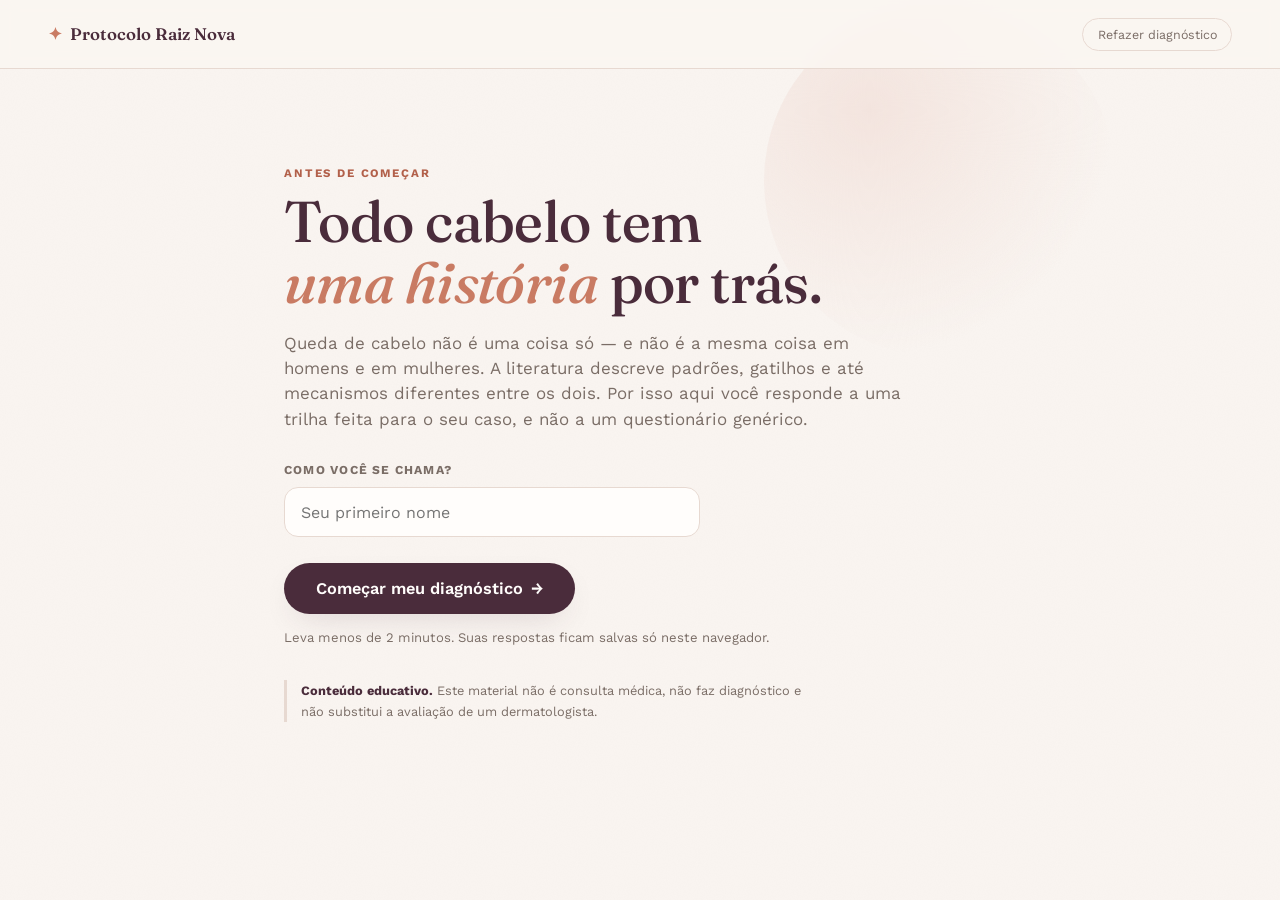
==== index.html @ bcc0b0f2 "Separa o quiz por sexo e estende o protocolo para 90 dias em 3 fases QUIZ POR SEXO A primeira pergun" ====
<!DOCTYPE html>
<html lang="pt-BR">
<head>
<meta charset="UTF-8">
<meta name="viewport" content="width=device-width, initial-scale=1.0">
<title>Protocolo Raiz Nova — Seu plano personalizado</title>
<meta name="description" content="Diagnóstico educativo de queda capilar com trilhas separadas para homens e mulheres: plano de 90 dias, rotina, alimentação personalizada e biblioteca com base científica. Conteúdo educativo — não substitui avaliação médica.">
<meta property="og:type" content="website">
<meta property="og:title" content="Protocolo Raiz Nova — Seu plano personalizado">
<meta property="og:description" content="Responda algumas perguntas e receba um plano de 90 dias com rotina, alimentação e conteúdo educativo sobre a sua queda de cabelo.">
<meta property="og:locale" content="pt_BR">
<meta name="twitter:card" content="summary_large_image">
<link rel="preconnect" href="https://fonts.googleapis.com">
<link rel="preconnect" href="https://fonts.gstatic.com" crossorigin>
<link href="https://fonts.googleapis.com/css2?family=Fraunces:ital,opsz,wght@0,9..144,400;0,9..144,500;0,9..144,600;1,9..144,500&family=Work+Sans:wght@400;500;600;700&display=swap" rel="stylesheet">
<link rel="stylesheet" href="styles.css">
</head>
<body>

<div class="grain"></div>

<!-- ============ HEADER ============ -->
<header class="topbar">
  <div class="topbar__brand">
    <span class="topbar__mark">✦</span>
    <span>Protocolo Raiz Nova</span>
  </div>
  <button class="topbar__reset" id="btnReset" title="Refazer diagnóstico">Refazer diagnóstico</button>
</header>

<main id="app"></main>

<!-- ============ TEMPLATES ============ -->

<template id="tpl-welcome">
  <section class="screen screen--welcome">
    <div class="welcome__blob"></div>
    <p class="kicker">antes de começar</p>
    <h1 class="display display--xl">Todo cabelo tem<br><em>uma história</em> por trás.</h1>
    <p class="lede">
      Queda de cabelo não é uma coisa só — e não é a mesma coisa em homens e em
      mulheres. A literatura descreve padrões, gatilhos e até mecanismos diferentes
      entre os dois. Por isso aqui você responde a uma trilha feita para o seu caso,
      e não a um questionário genérico.
    </p>

    <div class="name-field">
      <label for="nameInput">Como você se chama?</label>
      <input id="nameInput" type="text" autocomplete="given-name" maxlength="40"
        placeholder="Seu primeiro nome" enterkeyhint="go">
    </div>

    <button class="btn btn--primary btn--lg" data-action="start-quiz">
      Começar meu diagnóstico <span class="btn__arrow">→</span>
    </button>
    <p class="fineprint">Leva menos de 2 minutos. Suas respostas ficam salvas só neste navegador.</p>
    <p class="disclaimer disclaimer--welcome">
      <strong>Conteúdo educativo.</strong> Este material não é consulta médica, não faz
      diagnóstico e não substitui a avaliação de um dermatologista.
    </p>
  </section>
</template>

<template id="tpl-quiz">
  <section class="screen screen--quiz">
    <div class="quiz__progress">
      <div class="quiz__progress-bar"><div class="quiz__progress-fill" id="progressFill"></div></div>
      <span class="quiz__progress-label" id="progressLabel"></span>
    </div>
    <div id="quizQuestion" class="quiz__question"></div>
    <div id="quizInsight"></div>
    <div class="quiz__nav">
      <button class="btn btn--ghost" id="btnBack" data-action="quiz-back">← Voltar</button>
      <button class="btn btn--primary" id="btnNext" data-action="quiz-next">Continuar →</button>
    </div>
  </section>
</template>

<template id="tpl-analise">
  <section class="screen screen--analise">
    <p class="kicker">montando seu plano</p>
    <h1 class="display display--lg" id="analiseTitle">Cruzando as suas respostas…</h1>
    <ul class="analise-steps" id="analiseSteps"></ul>
  </section>
</template>

<template id="tpl-captura">
  <section class="screen screen--captura">
    <p class="kicker">seu resultado está pronto</p>
    <h1 class="display display--lg" id="capturaTitle"></h1>
    <p class="lede" id="capturaLede"></p>

    <div class="capture-card">
      <label for="emailInput">Para onde enviamos a sua cópia?</label>
      <input id="emailInput" type="email" autocomplete="email" inputmode="email"
        placeholder="seu@email.com" enterkeyhint="go">
      <p class="capture-card__err" id="emailErr" hidden>Digite um e-mail válido para continuar.</p>
      <button class="btn btn--primary btn--lg" data-action="submit-email">
        Ver meu resultado <span class="btn__arrow">→</span>
      </button>
      <p class="capture-card__fine">
        Enviamos o seu plano e o acompanhamento dos 90 dias. Nada de spam, e você
        pode sair quando quiser.
      </p>
    </div>

    <button class="link-skip" data-action="skip-email">Prefiro ver sem enviar</button>
  </section>
</template>

<template id="tpl-result">
  <section class="screen screen--result">
    <p class="kicker" id="resultFlagKicker">seu diagnóstico</p>
    <h1 class="display display--lg" id="resultTitle"></h1>
    <p class="lede" id="resultDesc"></p>

    <div class="alert alert--warn" id="redFlagBox" hidden>
      <strong>Vale uma atenção a mais:</strong>
      <span id="redFlagText"></span>
    </div>

    <div class="focus-grid" id="focusGrid"></div>

    <div id="resultUpsell"></div>

    <button class="btn btn--primary btn--lg" data-action="go-dashboard">
      Ver meu plano de 90 dias <span class="btn__arrow">→</span>
    </button>

    <p class="disclaimer">
      <strong>Isto é uma orientação educativa, não um diagnóstico.</strong>
      O nome do perfil acima descreve o padrão mais provável a partir das suas respostas —
      só um dermatologista, com exame do couro cabeludo e exames de sangue, pode confirmar
      a causa da sua queda.
    </p>
  </section>
</template>

<!-- ============ APP (abas) ============ -->

<template id="tpl-app">
  <section class="screen screen--app">

    <div class="app__head">
      <div>
        <p class="kicker" id="dashKicker"></p>
        <h1 class="display display--md" id="dashProfileName"></h1>
      </div>
      <div class="dash__streak">
        <span class="dash__streak-num" id="streakNum">0</span>
        <span class="dash__streak-label">dias concluídos</span>
      </div>
    </div>

    <div class="progress-track">
      <div class="progress-track__fill" id="dashProgressFill"></div>
    </div>

    <nav class="tabs" id="tabNav" role="tablist" aria-label="Seções do plano"></nav>

    <div id="tabPanel" class="tab-panel" role="tabpanel"></div>

    <p class="disclaimer">
      <strong>Conteúdo educativo — não é consulta médica.</strong>
      Nada aqui substitui avaliação, diagnóstico ou tratamento de um profissional de saúde.
      Se a queda for intensa, em placas, com coceira/descamação, ou não melhorar,
      procure um dermatologista.
    </p>

  </section>
</template>

<!-- ---- painéis de aba ---- -->

<template id="tpl-tab-hoje">
  <div class="tab-content">
    <div id="finalBanner"></div>

    <article class="card card--phase" id="phaseCard"></article>

    <article class="card card--routine">
      <div class="card__title-row">
        <h2 class="card__title">Rotina de hoje</h2>
        <span class="card__hint" id="routineHint"></span>
      </div>
      <ul class="checklist" id="todayChecklist"></ul>
      <p class="card__foot" id="todayFoot"></p>
    </article>

    <article class="card card--photos">
      <div class="card__title-row">
        <h2 class="card__title">Registro fotográfico</h2>
        <span class="card__hint">a única prova confiável</span>
      </div>
      <p class="card__text card__text--muted">
        Queda se avalia por comparação, não por memória. Mesma luz, mesmo ângulo,
        cabelo seco e na mesma posição — quatro fotos ao longo dos 90 dias.
      </p>
      <div class="photo-row" id="photoRow"></div>
    </article>

    <article class="card card--tracker">
      <div class="card__title-row">
        <h2 class="card__title">Seus 90 dias</h2>
        <span class="card__hint">toque para marcar</span>
      </div>
      <div id="phaseTracker"></div>
    </article>

    <article class="card card--note">
      <h2 class="card__title">Como você se sentiu hoje?</h2>
      <p class="card__text card__text--muted">
        Registrar o dia ajuda a enxergar padrão — queda costuma acompanhar fases,
        não dias isolados.
      </p>
      <div class="mood-row" id="moodRow"></div>
      <textarea id="dayNote" class="note-field" rows="3"
        placeholder="Ex.: dormi mal, notei menos fio no ralo, usei chapinha…"></textarea>
      <p class="card__foot" id="noteStatus"></p>
    </article>

    <article class="card card--locked" id="bonus4Card"></article>
  </div>
</template>

<template id="tpl-tab-comida">
  <div class="tab-content">
    <header class="tab-intro">
      <p class="kicker" id="foodKicker">alimentação</p>
      <h2 class="display display--sm" id="foodHeadline"></h2>
      <p class="lede lede--tight" id="foodLede"></p>
    </header>

    <article class="card card--plate">
      <h3 class="card__title">O prato de referência</h3>
      <div class="plate-wrap">
        <div class="plate" id="plateViz" aria-hidden="true"></div>
        <ul class="plate-legend" id="plateLegend"></ul>
      </div>
      <p class="card__foot" id="plateFoot"></p>
    </article>

    <div class="food-cols">
      <article class="card card--eat">
        <h3 class="card__title"><span class="pill pill--yes">Coma mais</span></h3>
        <div id="foodYes" class="food-list"></div>
      </article>

      <article class="card card--avoid">
        <h3 class="card__title"><span class="pill pill--no">Modere ou evite</span></h3>
        <div id="foodNo" class="food-list"></div>
      </article>
    </div>

    <article class="card card--combo">
      <h3 class="card__title">Combinações que mudam o resultado</h3>
      <p class="card__text card__text--muted">
        Não é só o que você come — é com o que você come. Estas duplas alteram o quanto
        o seu corpo realmente aproveita.
      </p>
      <div id="foodCombos" class="combo-list"></div>
    </article>

    <article class="card card--nutrients">
      <div class="card__title-row">
        <h3 class="card__title">Os nutrientes que aparecem na literatura</h3>
        <span class="card__hint">toque para abrir</span>
      </div>
      <div id="nutrientList" class="nutrient-list"></div>
    </article>

    <article class="card card--myths">
      <h3 class="card__title">O que a ciência <em>não</em> confirma</h3>
      <p class="card__text card__text--muted">
        Suplemento não é inofensivo por ser vendido sem receita. Estes são os pontos
        em que a literatura contraria o senso comum.
      </p>
      <div id="mythList" class="myth-list"></div>
    </article>

    <p class="source-note">
      Base: revisão sobre nutrição e queda capilar (J Prev Med Hyg, 2022) e capítulos
      brasileiros sobre classificação e manejo da queda capilar. Quantidades e reposição
      de qualquer nutriente devem ser definidas por médico ou nutricionista, a partir de exames.
    </p>
  </div>
</template>

<template id="tpl-tab-receitas">
  <div class="tab-content">
    <header class="tab-intro">
      <p class="kicker">receitas caseiras</p>
      <h2 class="display display--sm">Feitas na sua cozinha, usadas no seu banheiro</h2>
      <p class="lede lede--tight">
        As duas primeiras são as do seu perfil — comece por elas. As outras ficam
        disponíveis para quando a rotina já estiver de pé.
      </p>
    </header>
    <div id="recipeFull" class="recipe-full"></div>
    <p class="source-note">
      Receitas caseiras são cuidado cosmético e conforto de rotina — não são tratamento
      médico. Faça sempre um teste em uma pequena área do antebraço antes da primeira
      aplicação e suspenda se houver ardência, vermelhidão ou coceira.
    </p>
  </div>
</template>

<template id="tpl-tab-entender">
  <div class="tab-content">
    <header class="tab-intro">
      <p class="kicker">entender</p>
      <h2 class="display display--sm">Antes de tratar, entender</h2>
      <p class="lede lede--tight">
        Leituras curtas. Elas explicam por que o seu cabelo está caindo, por que
        a melhora demora, e em que ponto o cuidado em casa deixa de ser suficiente.
      </p>
    </header>
    <div id="libraryList" class="library-list"></div>
  </div>
</template>

<script src="app.js"></script>
</body>
</html>
---- styles.css ----
/* ==========================================================================
   Protocolo Raiz Nova — sistema visual
   Tom: editorial, quente, "self-care com prova" — nada de clínico/genérico.
   ========================================================================== */

:root{
  --plum: #4A2C3B;
  --plum-ink: #35202B;
  --terracota: #C97B63;
  --terracota-deep: #B2604A;
  --sage: #7C8B6F;
  --sage-deep: #62704F;
  --blush: #F3E4DE;
  --cream: #FBF6F2;
  --paper: #FFFDFB;
  --ink: #2B2320;
  --muted: #7A6D66;
  --line: #E7D9D1;
  --warn-bg: #FBEFE3;
  --warn-line: #E3B98A;

  --font-display: "Fraunces", "Georgia", serif;
  --font-body: "Work Sans", -apple-system, sans-serif;

  --shadow-soft: 0 12px 32px -12px rgba(74,44,59,0.18);
  --shadow-lift: 0 20px 48px -16px rgba(74,44,59,0.28);
  --radius: 20px;
}

*{ box-sizing:border-box; }
/* display:flex nos painéis colapsáveis sobrescreveria o atributo hidden */
[hidden]{ display:none !important; }
html,body{ margin:0; padding:0; }

body{
  background: var(--cream);
  color: var(--ink);
  font-family: var(--font-body);
  font-size: 16px;
  line-height: 1.5;
  min-height: 100vh;
  position: relative;
  overflow-x: hidden;
}

/* subtle grain overlay for texture, not flatness */
.grain{
  position: fixed; inset: 0; pointer-events:none; z-index: 0; opacity: .35; mix-blend-mode: multiply;
  background-image: url("data:image/svg+xml;utf8,<svg xmlns='http://www.w3.org/2000/svg' width='120' height='120'><filter id='n'><feTurbulence type='fractalNoise' baseFrequency='0.9' numOctaves='2' stitchTiles='stitch'/><feColorMatrix type='matrix' values='0 0 0 0 0  0 0 0 0 0  0 0 0 0 0  0 0 0 0.04 0'/></filter><rect width='100%25' height='100%25' filter='url(%23n)'/></svg>");
}

h1,h2,h3{ font-family: var(--font-display); margin:0; color: var(--plum); }

.display{ font-weight: 500; letter-spacing: -0.01em; }
.display--xl{ font-size: clamp(2.4rem, 6vw, 3.6rem); line-height: 1.05; }
.display--lg{ font-size: clamp(2rem, 4.6vw, 2.8rem); line-height: 1.1; }
.display--md{ font-size: clamp(1.5rem, 3vw, 2rem); line-height: 1.15; }
.display em{ font-style: italic; color: var(--terracota); }

.kicker{
  font-family: var(--font-body); font-weight: 700; font-size: .72rem;
  letter-spacing: .16em; text-transform: uppercase; color: var(--terracota-deep);
  margin: 0 0 .6rem;
}

.lede{ color: var(--muted); font-size: 1.06rem; max-width: 620px; margin: 1.1rem 0 1.8rem; }

.fineprint{ color: var(--muted); font-size: .82rem; margin-top: .9rem; }

/* ---------------------------------- topbar --------------------------- */
.topbar{
  position: sticky; top:0; z-index: 20;
  display:flex; align-items:center; justify-content:space-between;
  padding: 1.1rem clamp(1.2rem, 5vw, 3rem);
  background: rgba(251,246,242,0.86);
  backdrop-filter: blur(8px);
  border-bottom: 1px solid var(--line);
}
.topbar__brand{
  font-family: var(--font-display); font-weight: 600; color: var(--plum);
  display:flex; align-items:center; gap:.5rem; font-size: 1.05rem;
}
.topbar__mark{ color: var(--terracota); }
.topbar__reset{
  background:none; border: 1px solid var(--line); color: var(--muted);
  font-family: var(--font-body); font-size: .78rem; padding: .5rem .9rem;
  border-radius: 999px; cursor:pointer; transition: all .2s ease;
}
.topbar__reset:hover{ border-color: var(--terracota); color: var(--terracota-deep); }

/* ---------------------------------- layout ---------------------------- */
main{ position: relative; z-index: 1; }
.screen{
  max-width: 760px; margin: 0 auto;
  padding: clamp(2.4rem, 8vw, 5rem) clamp(1.2rem, 5vw, 1.5rem) 5rem;
  animation: rise .5s cubic-bezier(.2,.7,.3,1);
}
@keyframes rise{ from{ opacity:0; transform: translateY(14px);} to{opacity:1; transform:none;} }

/* ---------------------------------- buttons ---------------------------- */
.btn{
  font-family: var(--font-body); font-weight: 600; font-size: .95rem;
  border: none; cursor: pointer; border-radius: 999px;
  padding: .85rem 1.6rem; display:inline-flex; align-items:center; gap:.5rem;
  transition: transform .18s ease, box-shadow .18s ease, background .18s ease;
}
.btn--primary{ background: var(--plum); color: var(--paper); box-shadow: var(--shadow-soft); }
.btn--primary:hover{ background: var(--plum-ink); transform: translateY(-2px); box-shadow: var(--shadow-lift); }
.btn--lg{ font-size: 1.02rem; padding: 1rem 2rem; }
.btn__arrow{ transition: transform .18s ease; }
.btn--primary:hover .btn__arrow{ transform: translateX(3px); }
.btn--ghost{ background: transparent; color: var(--muted); padding: .85rem 1rem; }
.btn--ghost:hover{ color: var(--plum); }
.btn:disabled{ opacity:.4; cursor:not-allowed; transform:none !important; box-shadow:none !important; }

/* ---------------------------------- welcome ---------------------------- */
.screen--welcome{ position: relative; padding-top: clamp(3rem, 12vw, 6rem); }
.welcome__blob{
  position:absolute; top:-4rem; right:-6rem; width: 22rem; height:22rem; z-index:-1;
  background: radial-gradient(circle at 30% 30%, var(--blush), transparent 70%);
  border-radius: 50%;
}

/* ---------------------------------- quiz ---------------------------- */
.quiz__progress{ margin-bottom: 2.4rem; }
.quiz__progress-bar{ height: 6px; background: var(--blush); border-radius: 999px; overflow:hidden; }
.quiz__progress-fill{ height:100%; background: linear-gradient(90deg, var(--terracota), var(--plum)); border-radius:999px; transition: width .4s ease; }
.quiz__progress-label{ display:block; margin-top:.6rem; font-size:.78rem; color: var(--muted); letter-spacing:.04em; text-transform:uppercase; }

.quiz__question h2{ font-size: clamp(1.4rem, 3.4vw, 1.9rem); margin-bottom: .4rem; }
.quiz__question .q-hint{ color: var(--muted); margin-bottom: 1.6rem; }

.option-list{ display:flex; flex-direction:column; gap: .7rem; margin-top: 1.4rem; }
.option{
  display:flex; align-items:center; gap: .9rem;
  background: var(--paper); border: 1.5px solid var(--line); border-radius: 14px;
  padding: 1rem 1.1rem; cursor:pointer; transition: all .15s ease; text-align:left;
}
.option:hover{ border-color: var(--terracota); transform: translateX(2px); }
.option.is-selected{ border-color: var(--plum); background: var(--blush); box-shadow: var(--shadow-soft); }
.option__mark{
  width: 22px; height: 22px; border-radius: 6px; border: 1.5px solid var(--line);
  flex: none; display:flex; align-items:center; justify-content:center; font-size:.8rem; color:transparent;
  background: var(--paper);
}
.option.is-selected .option__mark{ background: var(--plum); border-color: var(--plum); color: var(--paper); }
.option--radio .option__mark{ border-radius: 50%; }
.option__text{ font-size: .98rem; }

.quiz__nav{ display:flex; justify-content:space-between; align-items:center; margin-top: 2.2rem; }

/* ---------------------------------- result ---------------------------- */
.alert{ border-radius: 14px; padding: 1rem 1.2rem; font-size: .92rem; margin: 1.2rem 0 1.8rem; }
.alert--warn{ background: var(--warn-bg); border: 1px solid var(--warn-line); color: #7A4A1F; }

.focus-grid{ display:grid; grid-template-columns: repeat(auto-fit,minmax(220px,1fr)); gap: .9rem; margin: 1.6rem 0 2.4rem; }
.focus-card{
  background: var(--paper); border: 1px solid var(--line); border-radius: 16px; padding: 1.2rem;
}
.focus-card__icon{ font-size: 1.3rem; }
.focus-card h3{ font-size: 1rem; margin: .5rem 0 .3rem; color: var(--plum); font-family: var(--font-body); font-weight:700; }
.focus-card p{ font-size: .88rem; color: var(--muted); margin:0; }

/* ---------------------------------------------------------------------- */
/* upsell — tela de resultado (oferta A)                                   */
/* ---------------------------------------------------------------------- */
.upsell-card{
  position: relative;
  background: linear-gradient(155deg, var(--plum) 0%, var(--plum-ink) 100%);
  color: var(--cream);
  border-radius: 20px;
  padding: 1.7rem 1.8rem;
  margin: .4rem 0 1.8rem;
  overflow: hidden;
  box-shadow: var(--shadow-lift);
}
.upsell-card::after{
  content:""; position:absolute; top:-3rem; right:-3rem; width:10rem; height:10rem;
  background: radial-gradient(circle, rgba(201,123,99,.35), transparent 70%);
  border-radius:50%;
}
.upsell-card__badge{
  display:inline-block; background: var(--terracota); color: var(--plum-ink);
  font-size: .68rem; font-weight:700; letter-spacing:.08em; text-transform:uppercase;
  padding: .3rem .7rem; border-radius: 999px; margin-bottom: .8rem;
}
.upsell-card__title{
  font-family: var(--font-display); font-size: 1.3rem; color: var(--cream);
  margin: 0 0 .5rem; line-height:1.2; max-width: 34rem;
}
.upsell-card__text{ color: rgba(251,246,242,.82); font-size: .93rem; line-height:1.55; max-width: 34rem; margin:0; }
.upsell-card__foot{
  display:flex; align-items:center; justify-content:space-between; flex-wrap:wrap; gap:1rem;
  margin-top: 1.3rem; position:relative; z-index:1;
}
.upsell-card__price{ font-family: var(--font-display); font-size: 1.3rem; color: var(--cream); }
.upsell-card__price s{ color: rgba(251,246,242,.55); font-size: .95rem; margin-right:.3rem; }

.btn--upsell{
  background: var(--terracota); color: var(--plum-ink); font-weight:700;
}
.btn--upsell:hover{ background: #d98a71; transform: translateY(-2px); }
.btn--sm{ padding: .6rem 1.1rem; font-size: .84rem; }

/* ---------------------------------------------------------------------- */
/* bônus 4 travado — dashboard                                             */
/* ---------------------------------------------------------------------- */
.card--locked{
  background: repeating-linear-gradient(135deg, var(--blush), var(--blush) 10px, #efdcd3 10px, #efdcd3 20px);
  border: 1.5px dashed var(--terracota);
  display:flex; flex-direction:column; justify-content:space-between;
}
.card--locked .card__title{ color: var(--plum-ink); }
.lock-icon{ font-size: 1.1rem; }
.card__text--muted{ color: var(--plum-ink); opacity:.75; }

/* ---------------------------------------------------------------------- */
/* banner de clube — dia 21                                                */
/* ---------------------------------------------------------------------- */
.club-banner{
  background: linear-gradient(135deg, var(--sage), var(--sage-deep));
  color: var(--paper);
  border-radius: 18px;
  padding: 1.3rem 1.6rem;
  display:flex; align-items:center; justify-content:space-between; gap:1.2rem; flex-wrap:wrap;
  margin: 0 0 1.2rem;
  animation: rise .5s cubic-bezier(.2,.7,.3,1);
}
.club-banner__title{ font-family: var(--font-display); font-size: 1.2rem; margin:0 0 .3rem; color:var(--paper); }
.club-banner__text{ margin:0; font-size: .88rem; color: rgba(255,253,251,.9); max-width: 30rem; }
.btn--club{ background: var(--paper); color: var(--sage-deep); font-weight:700; white-space:nowrap; }
.btn--club:hover{ background: var(--cream); transform: translateY(-2px); }

/* ---------------------------------- app (abas) ---------------------------- */
.screen--app{ max-width: 920px; }
.app__head{ display:flex; justify-content:space-between; align-items:flex-end; gap:1rem; flex-wrap:wrap; }
.dash__streak{ text-align:right; }
.dash__streak-num{ display:block; font-family: var(--font-display); font-size: 2.4rem; color: var(--terracota-deep); line-height:1; }
.dash__streak-label{ font-size: .74rem; color: var(--muted); text-transform:uppercase; letter-spacing:.06em; }

.progress-track{ height: 8px; background: var(--blush); border-radius: 999px; margin: 1.4rem 0 2.2rem; overflow:hidden; }
.progress-track__fill{ height:100%; background: linear-gradient(90deg, var(--sage), var(--plum)); transition: width .4s ease; }

.card{
  background: var(--paper); border: 1px solid var(--line); border-radius: var(--radius);
  padding: 1.5rem 1.6rem; box-shadow: var(--shadow-soft);
}
.card--tracker{ margin-top: 1.2rem; }
.card__title{ font-size: 1.1rem; margin-bottom: 1rem; }
.card__title-row{ display:flex; justify-content:space-between; align-items:baseline; margin-bottom: 1rem; }
.card__hint{ font-size: .76rem; color: var(--muted); }
.card__text{ color: var(--ink); font-size: .93rem; line-height:1.55; }

.checklist{ list-style:none; margin:0; padding:0; display:flex; flex-direction:column; gap:.6rem; }
.checklist li{
  display:flex; align-items:flex-start; gap:.7rem; padding: .7rem .8rem; border-radius: 12px;
  cursor:pointer; transition: background .15s ease; border: 1px solid transparent;
}
.checklist li:hover{ background: var(--blush); }
.checklist li.done{ opacity:.55; }
.checklist li.done .step-text{ text-decoration: line-through; }
.checklist .step-mark{
  width:20px;height:20px;border-radius:6px;border:1.5px solid var(--line);flex:none;margin-top:1px;
  display:flex;align-items:center;justify-content:center;font-size:.72rem;color:transparent; background:var(--cream);
}
.checklist li.done .step-mark{ background: var(--sage); border-color: var(--sage); color: var(--paper); }
.step-text{ font-size: .92rem; }

.tracker-grid{ display:grid; grid-template-columns: repeat(7, 1fr); gap: .5rem; }
@media (max-width: 520px){ .tracker-grid{ grid-template-columns: repeat(7, 1fr); gap:.35rem;} }
.day-cell{
  aspect-ratio: 1; border-radius: 10px; border: 1.5px solid var(--line); background: var(--cream);
  display:flex; align-items:center; justify-content:center; font-size: .8rem; font-weight:600; color: var(--muted);
  cursor:pointer; transition: all .15s ease; position:relative;
}
.day-cell:hover{ border-color: var(--terracota); }
.day-cell.done{ background: var(--sage); border-color: var(--sage); color: var(--paper); }
.day-cell.today{ box-shadow: 0 0 0 2px var(--terracota); }

/* ======================================================================== */
/* ABAS                                                                      */
/* ======================================================================== */
.tabs{
  display:flex; gap:.3rem; margin: 0 0 1.6rem;
  border-bottom: 1px solid var(--line);
  overflow-x: auto; scrollbar-width: none;
}
.tabs::-webkit-scrollbar{ display:none; }
.tab{
  font-family: var(--font-body); font-size: .92rem; font-weight: 600;
  background: none; border: none; cursor: pointer; white-space: nowrap;
  color: var(--muted); padding: .8rem 1.1rem;
  border-bottom: 2px solid transparent; margin-bottom: -1px;
  transition: color .18s ease, border-color .18s ease;
}
.tab:hover{ color: var(--plum); }
.tab.is-active{ color: var(--plum); border-bottom-color: var(--terracota); }

.tab-content{ display:flex; flex-direction:column; gap: 1.2rem; animation: rise .4s cubic-bezier(.2,.7,.3,1); }
.tab-intro{ margin-bottom: .2rem; }
.display--sm{ font-size: clamp(1.3rem, 2.8vw, 1.75rem); line-height: 1.2; }
.lede--tight{ margin: .7rem 0 0; font-size: 1rem; max-width: 66ch; }

/* ---------------------------- registro do dia ---------------------------- */
.card__foot{ margin: 1rem 0 0; font-size: .8rem; color: var(--muted); line-height:1.5; }
.mood-row{ display:flex; gap:.5rem; margin:.9rem 0; flex-wrap:wrap; }
.mood{
  font-size: 1.3rem; line-height:1; background: var(--cream); cursor:pointer;
  border: 1.5px solid var(--line); border-radius: 12px; padding: .5rem .6rem;
  transition: all .15s ease; filter: grayscale(1); opacity:.6;
}
.mood:hover{ border-color: var(--terracota); filter:none; opacity:1; }
.mood.is-active{ border-color: var(--plum); background: var(--blush); filter:none; opacity:1; }
.note-field{
  width:100%; font-family: var(--font-body); font-size: .92rem; color: var(--ink);
  background: var(--cream); border: 1.5px solid var(--line); border-radius: 12px;
  padding: .8rem .9rem; resize: vertical; line-height:1.5;
}
.note-field:focus{ outline:none; border-color: var(--terracota); }

/* ======================================================================== */
/* ALIMENTAÇÃO                                                               */
/* ======================================================================== */
.plate-wrap{ display:flex; align-items:center; gap: 1.8rem; flex-wrap:wrap; }
.plate{
  width: 168px; height: 168px; border-radius: 50%; flex: none;
  box-shadow: var(--shadow-soft), inset 0 0 0 10px var(--paper);
  position: relative;
}
.plate::after{
  content:""; position:absolute; inset: 30%; border-radius:50%;
  background: var(--paper); box-shadow: inset 0 1px 6px rgba(74,44,59,.10);
}
.plate-legend{ list-style:none; margin:0; padding:0; display:flex; flex-direction:column; gap:.55rem; flex:1; min-width: 200px; }
.plate-legend li{ display:flex; align-items:center; gap:.55rem; font-size:.9rem; color: var(--ink); }
.plate-legend strong{ color: var(--plum); font-variant-numeric: tabular-nums; }
.dot{ width:12px; height:12px; border-radius:4px; flex:none; }

.food-cols{ display:grid; grid-template-columns: 1fr 1fr; gap: 1.2rem; }
@media (max-width: 720px){ .food-cols{ grid-template-columns: 1fr; } }

.pill{
  display:inline-block; font-family: var(--font-body); font-size: .7rem; font-weight:700;
  letter-spacing:.08em; text-transform:uppercase; padding: .32rem .7rem; border-radius:999px;
}
.pill--yes{ background: var(--sage); color: var(--paper); }
.pill--no{ background: var(--warn-line); color: #5C3410; }
.pill--mine{ background: var(--terracota); color: var(--plum-ink); margin-bottom:.5rem; }

.food-list{ display:flex; flex-direction:column; gap: 1rem; }
.food-item{ border-left: 3px solid var(--line); padding-left: .9rem; }
.food-item--yes{ border-left-color: var(--sage); }
.food-item--no{ border-left-color: var(--warn-line); }
.food-item h4{
  margin:0; font-family: var(--font-body); font-size: .95rem; font-weight:700; color: var(--plum-ink);
}
.food-item__how{
  display:block; font-size: .76rem; color: var(--terracota-deep); font-weight:600;
  letter-spacing:.03em; margin: .15rem 0 .35rem;
}
.food-item p{ margin:0; font-size: .87rem; color: var(--muted); line-height:1.55; }

.combo-list{ display:flex; flex-direction:column; gap: 1rem; margin-top: 1rem; }
.combo{ background: var(--cream); border-radius: 14px; padding: 1rem 1.1rem; }
.combo__pair{ display:flex; align-items:center; gap:.6rem; flex-wrap:wrap; margin-bottom:.4rem; }
.combo__a, .combo__b{
  background: var(--paper); border:1px solid var(--line); border-radius: 999px;
  padding:.35rem .8rem; font-size:.84rem; font-weight:600; color: var(--plum);
}
.combo__plus{ color: var(--terracota); font-weight:700; }
.combo p{ margin:0; font-size:.87rem; color: var(--muted); line-height:1.55; }

.nutrient-list{ display:flex; flex-direction:column; }
.nutrient{ border-top: 1px solid var(--line); }
.nutrient:first-child{ border-top:none; }
.nutrient__head{
  width:100%; display:flex; align-items:center; gap:.8rem; text-align:left;
  background:none; border:none; cursor:pointer; padding: .95rem 0;
  font-family: var(--font-body);
}
.nutrient__name{ font-weight:700; color: var(--plum); font-size:.95rem; flex:1; }
.nutrient__chev{ color: var(--terracota); font-size:1.1rem; width:1rem; text-align:center; }
.nutrient__body{ padding: 0 0 1.1rem; display:flex; flex-direction:column; gap:.5rem; }
.nutrient__body p{ margin:0; font-size:.88rem; color: var(--muted); line-height:1.6; }
.nutrient__body strong{ color: var(--plum-ink); }
.nutrient__ev{ background: var(--cream); border-radius: 10px; padding:.7rem .85rem; }

.lvl{
  font-size:.66rem; font-weight:700; letter-spacing:.06em; text-transform:uppercase;
  padding:.28rem .6rem; border-radius:999px; white-space:nowrap;
}
.lvl--forte{ background: var(--sage); color: var(--paper); }
.lvl--moderada{ background: #DCE3D6; color: var(--sage-deep); }
.lvl--apoio{ background: var(--blush); color: var(--plum); }
.lvl--fraca{ background: var(--warn-bg); color: #8A5520; border:1px solid var(--warn-line); }

.myth-list{ display:flex; flex-direction:column; gap: 1.1rem; margin-top: 1rem; }
.myth{ border-left: 3px solid var(--terracota); padding-left: .9rem; }
.myth__claim{ margin:0 0 .35rem; font-family: var(--font-display); font-size:1rem; color: var(--plum); font-style: italic; }
.myth__truth{ margin:0; font-size:.87rem; color: var(--muted); line-height:1.6; }

/* ======================================================================== */
/* RECEITAS                                                                  */
/* ======================================================================== */
.recipe-full{ display:flex; flex-direction:column; gap: 1.2rem; }
.recipe-card{
  background: var(--paper); border:1px solid var(--line); border-radius: var(--radius);
  padding: 1.5rem 1.6rem; box-shadow: var(--shadow-soft);
}
.recipe-card--mine{ border-color: var(--terracota); }
.recipe-card__head{ display:flex; justify-content:space-between; gap:1rem; flex-wrap:wrap; align-items:flex-start; }
.recipe-card__head h3{ font-size:1.15rem; margin:0; }
.recipe-card__sub{ margin:.3rem 0 0; font-size:.88rem; color: var(--muted); max-width: 44ch; }
.recipe-card__meta{ display:flex; flex-direction:column; gap:.2rem; text-align:right; }
.recipe-card__meta span{ font-size:.76rem; color: var(--terracota-deep); font-weight:600; }
.recipe-card__cols{ display:grid; grid-template-columns: .8fr 1.2fr; gap:1.4rem; margin-top:1.3rem; }
@media (max-width: 640px){ .recipe-card__cols{ grid-template-columns:1fr; gap:1rem; } .recipe-card__meta{ text-align:left; } }
.recipe-card__cols h4{
  font-family: var(--font-body); font-size:.74rem; letter-spacing:.12em; text-transform:uppercase;
  color: var(--muted); margin:0 0 .6rem; font-weight:700;
}
.ingredients{ list-style:none; margin:0; padding:0; display:flex; flex-direction:column; gap:.4rem; }
.ingredients li{ font-size:.88rem; color: var(--ink); padding-left:.9rem; position:relative; }
.ingredients li::before{ content:"·"; position:absolute; left:0; color: var(--terracota); font-weight:700; }
.steps{ margin:0; padding-left:1.1rem; display:flex; flex-direction:column; gap:.45rem; }
.steps li{ font-size:.88rem; color: var(--ink); line-height:1.5; }
.recipe-card__why{ margin-top:1.3rem; background: var(--cream); border-radius:14px; padding:1rem 1.1rem; }
.recipe-card__why h4{
  font-family: var(--font-body); font-size:.74rem; letter-spacing:.12em; text-transform:uppercase;
  color: var(--muted); margin:0 0 .5rem; font-weight:700;
}
.recipe-card__why p{ margin:0; font-size:.88rem; color: var(--ink); line-height:1.6; }
.recipe-card__caution{ margin:.9rem 0 0; font-size:.8rem; color: #8A5520; }

/* ======================================================================== */
/* ENTENDER (biblioteca)                                                     */
/* ======================================================================== */
.library-list{ display:flex; flex-direction:column; gap:.9rem; }
.article{
  background: var(--paper); border:1px solid var(--line); border-radius: 18px;
  box-shadow: var(--shadow-soft); overflow:hidden;
}
.article--profile{ background: var(--blush); border-color: var(--terracota); }
.article__head{
  width:100%; display:flex; justify-content:space-between; align-items:flex-start; gap:1rem;
  background:none; border:none; cursor:pointer; text-align:left;
  padding: 1.3rem 1.5rem; font-family: var(--font-body);
}
.article__head--static{ cursor:default; }
.article__kicker{
  display:block; font-size:.68rem; font-weight:700; letter-spacing:.14em;
  text-transform:uppercase; color: var(--terracota-deep); margin-bottom:.4rem;
}
.article__head h3{ font-size:1.1rem; margin:0; line-height:1.25; max-width: 42ch; }
.article__read{ font-size:.76rem; color: var(--muted); white-space:nowrap; padding-top:.9rem; }
.article__body{ padding: 0 1.5rem 1.4rem; }
.article__body p{ margin: 0 0 .9rem; font-size:.93rem; color: var(--ink); line-height:1.72; max-width: 68ch; }
.article__body p:last-child{ margin-bottom:0; }
.article.is-open .article__head h3{ color: var(--plum-ink); }

.sources{ background: var(--cream); border-radius: 16px; padding: 1.3rem 1.5rem; margin-top:.4rem; }
.sources h4{
  font-family: var(--font-body); font-size:.74rem; letter-spacing:.12em; text-transform:uppercase;
  color: var(--muted); margin:0 0 .8rem; font-weight:700;
}
.sources ul{ margin:0 0 .9rem; padding-left:1.1rem; display:flex; flex-direction:column; gap:.45rem; }
.sources li{ font-size:.8rem; color: var(--muted); line-height:1.5; }
.sources p{ margin:0; font-size:.8rem; color: var(--muted); line-height:1.6; }

.source-note{
  font-size:.78rem; color: var(--muted); line-height:1.6; margin: .2rem 0 0;
  border-top: 1px solid var(--line); padding-top: 1rem;
}

/* ======================================================================== */
/* NOME, INSIGHT, ANÁLISE E CAPTURA                                          */
/* ======================================================================== */
.name-field{ margin: 0 0 1.6rem; max-width: 26rem; }
.name-field label, .capture-card label{
  display:block; font-size:.76rem; font-weight:700; letter-spacing:.1em;
  text-transform:uppercase; color: var(--muted); margin-bottom:.5rem;
}
.name-field input, .capture-card input{
  width:100%; font-family: var(--font-body); font-size:1rem; color: var(--ink);
  background: var(--paper); border:1.5px solid var(--line); border-radius:14px;
  padding:.9rem 1rem; transition: border-color .18s ease;
}
.name-field input:focus, .capture-card input:focus{ outline:none; border-color: var(--terracota); }

.insight{
  display:flex; gap:.8rem; align-items:flex-start;
  background: var(--blush); border-radius:16px; padding:1.1rem 1.2rem;
  margin-top:1.4rem; animation: rise .35s cubic-bezier(.2,.7,.3,1);
}
.insight__mark{ color: var(--terracota-deep); font-size:1rem; line-height:1.5; flex:none; }
.insight p{ margin:0; font-size:.9rem; line-height:1.65; color: var(--plum-ink); }

.screen--analise{ min-height: 60vh; }
.analise-steps{ list-style:none; margin:2rem 0 0; padding:0; display:flex; flex-direction:column; gap:1rem; }
.analise-step{
  display:flex; align-items:center; gap:.9rem; font-size:.98rem; color: var(--muted);
  opacity:.45; transition: opacity .4s ease, color .4s ease;
}
.analise-step__mark{
  width:22px; height:22px; border-radius:50%; flex:none;
  border:2px solid var(--line); position:relative; transition: all .4s ease;
}
.analise-step.is-done{ opacity:1; color: var(--plum); }
.analise-step.is-done .analise-step__mark{ background: var(--sage); border-color: var(--sage); }
.analise-step.is-done .analise-step__mark::after{
  content:"✓"; position:absolute; inset:0; display:flex; align-items:center; justify-content:center;
  color: var(--paper); font-size:.7rem; font-weight:700;
}

.capture-card{
  background: var(--paper); border:1px solid var(--line); border-radius: var(--radius);
  padding:1.6rem 1.7rem; box-shadow: var(--shadow-soft); max-width: 30rem;
}
.capture-card .btn{ width:100%; justify-content:center; margin-top:1rem; }
.capture-card__err{ margin:.5rem 0 0; font-size:.82rem; color: var(--terracota-deep); }
.capture-card__fine{ margin:1rem 0 0; font-size:.78rem; color: var(--muted); line-height:1.55; }
.link-skip{
  display:inline-block; margin-top:1.2rem; background:none; border:none; cursor:pointer;
  font-family: var(--font-body); font-size:.85rem; color: var(--muted); text-decoration:underline;
}
.link-skip:hover{ color: var(--plum); }

/* ======================================================================== */
/* FASES DOS 90 DIAS                                                         */
/* ======================================================================== */
.card--phase{ background: linear-gradient(150deg, var(--paper), var(--blush)); border-color: var(--terracota); }
.phase-head{ display:flex; justify-content:space-between; align-items:flex-start; gap:1rem; flex-wrap:wrap; }
.phase-badge{
  display:inline-block; background: var(--terracota); color: var(--plum-ink);
  font-size:.66rem; font-weight:700; letter-spacing:.1em; text-transform:uppercase;
  padding:.3rem .7rem; border-radius:999px; margin-bottom:.6rem;
}
.phase-range{ font-size:.76rem; color: var(--terracota-deep); font-weight:600; white-space:nowrap; }
.phase-expect{
  margin:1rem 0 0; font-size:.87rem; color: var(--plum-ink); line-height:1.6;
  border-left:3px solid var(--terracota); padding-left:.9rem;
}

.photo-row{ display:grid; grid-template-columns: repeat(4, 1fr); gap:.6rem; margin-top:1rem; }
@media (max-width: 560px){ .photo-row{ grid-template-columns: repeat(2, 1fr); } }
.photo-cell{
  display:flex; flex-direction:column; align-items:center; gap:.2rem; cursor:pointer;
  background: var(--cream); border:1.5px solid var(--line); border-radius:14px;
  padding:.9rem .6rem; font-family: var(--font-body); transition: all .15s ease; text-align:center;
}
.photo-cell:hover{ border-color: var(--terracota); }
.photo-cell strong{ font-size:.84rem; color: var(--plum); }
.photo-cell span:last-child{ font-size:.7rem; color: var(--muted); }
.photo-cell__mark{ font-size:1.1rem; }
.photo-cell.is-done{ background: var(--sage); border-color: var(--sage); }
.photo-cell.is-done strong, .photo-cell.is-done span{ color: var(--paper); }
.photo-cell.is-future{ opacity:.5; }

.phase-block{ border-top:1px solid var(--line); }
.phase-block:first-child{ border-top:none; }
.phase-block__head{
  width:100%; display:flex; align-items:center; gap:.9rem; text-align:left;
  background:none; border:none; cursor:pointer; padding:.95rem 0; font-family: var(--font-body);
}
.phase-block__name{ font-weight:700; color: var(--plum); font-size:.92rem; white-space:nowrap; }
.phase-block__count{ font-size:.78rem; color: var(--muted); font-variant-numeric: tabular-nums; }
.phase-block__bar{ flex:1; height:6px; background: var(--blush); border-radius:999px; overflow:hidden; min-width:40px; }
.phase-block__bar i{ display:block; height:100%; background: linear-gradient(90deg, var(--sage), var(--plum)); }
.phase-block .tracker-grid{ padding-bottom:1.1rem; }
@media (max-width: 480px){
  .phase-block__head{ flex-wrap:wrap; gap:.5rem; }
  .phase-block__bar{ order:3; flex-basis:100%; }
}

/* ======================================================================== */
/* AVISO EDUCATIVO                                                           */
/* ======================================================================== */
.disclaimer{
  margin-top: 2.4rem; font-size:.8rem; color: var(--muted); line-height:1.65;
  border-left: 3px solid var(--line); padding-left: .9rem; max-width: 66ch;
}
.disclaimer strong{ color: var(--plum); }
.disclaimer--welcome{ margin-top: 2rem; }

.alert__list{ margin:.5rem 0 0; padding-left:1.1rem; display:flex; flex-direction:column; gap:.4rem; }
.alert__list li{ line-height:1.55; }

@media (max-width: 640px){
  .screen{ padding-left: 1.1rem; padding-right: 1.1rem; }
  .quiz__nav{ flex-direction: column-reverse; gap: .8rem; align-items: stretch; }
  .quiz__nav .btn{ width: 100%; justify-content:center; }
  .card{ padding: 1.2rem 1.1rem; }
  .recipe-card{ padding: 1.2rem 1.1rem; }
  .article__head, .article__body{ padding-left: 1.1rem; padding-right: 1.1rem; }
  .plate{ width: 132px; height: 132px; }
}
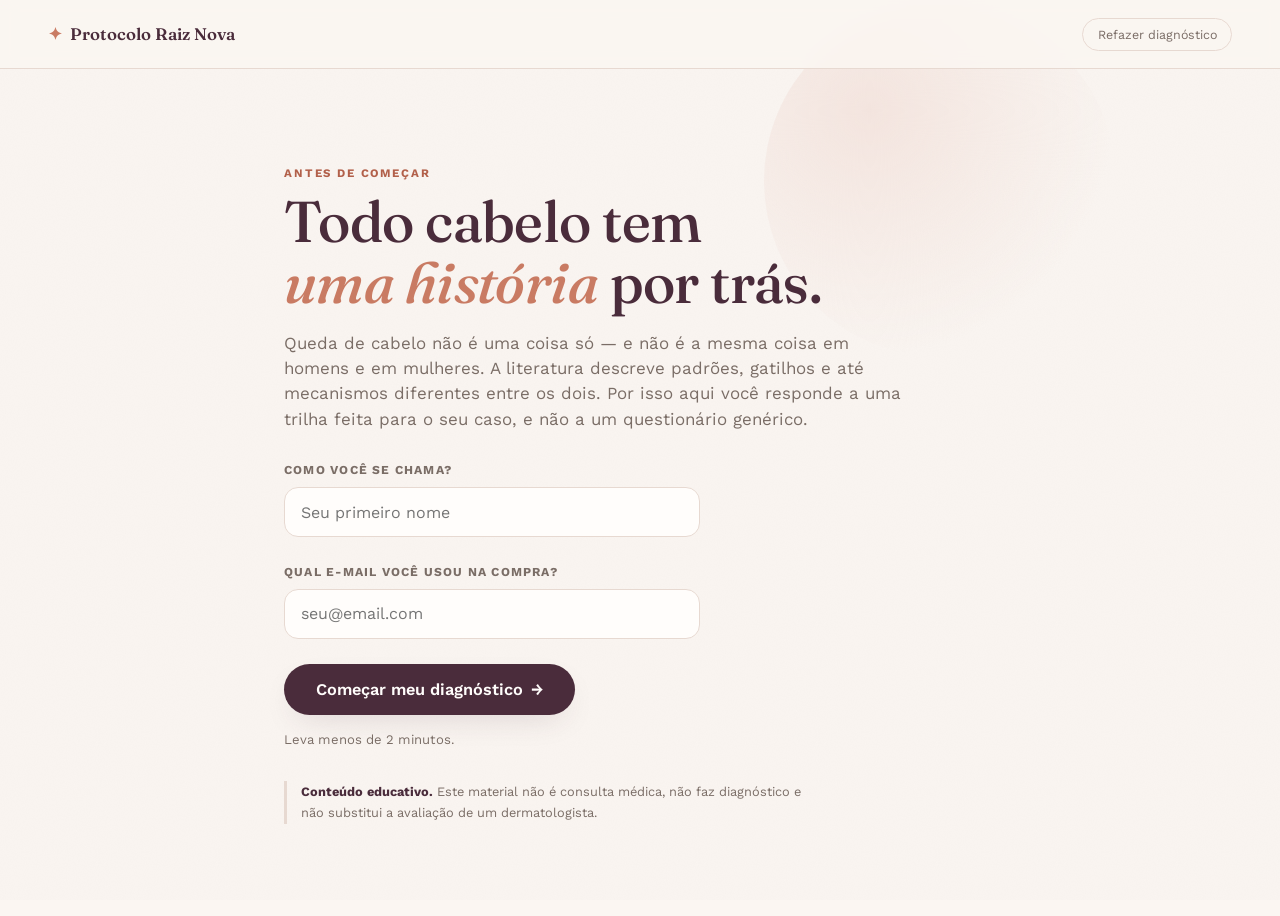
==== commit 4e6c9edc: "Acompanha o progresso dos compradores numa planilha O app e entregavel pos-compra, entao a planilha " ====
--- a/index.html
+++ b/index.html
@@ -47,13 +47,25 @@
     <div class="name-field">
       <label for="nameInput">Como você se chama?</label>
       <input id="nameInput" type="text" autocomplete="given-name" maxlength="40"
-        placeholder="Seu primeiro nome" enterkeyhint="go">
+        placeholder="Seu primeiro nome" enterkeyhint="next">
+    </div>
+
+    <div class="name-field">
+      <label for="emailInput">Qual e-mail você usou na compra?</label>
+      <input id="emailInput" type="email" autocomplete="email" inputmode="email"
+        placeholder="seu@email.com" enterkeyhint="go">
+      <p class="capture-err" id="emailErr" hidden>Digite o e-mail da sua compra para continuar.</p>
     </div>
 
     <button class="btn btn--primary btn--lg" data-action="start-quiz">
       Começar meu diagnóstico <span class="btn__arrow">→</span>
     </button>
-    <p class="fineprint">Leva menos de 2 minutos. Suas respostas ficam salvas só neste navegador.</p>
+    <p class="fineprint">Leva menos de 2 minutos.</p>
+    <p class="fineprint" id="syncNote" hidden>
+      Seu progresso nos 90 dias fica visível para a equipe do Protocolo, para acompanhar
+      quem está seguindo o plano. <strong>O diário não:</strong> humor e anotações ficam
+      só neste aparelho e ninguém além de você lê.
+    </p>
     <p class="disclaimer disclaimer--welcome">
       <strong>Conteúdo educativo.</strong> Este material não é consulta médica, não faz
       diagnóstico e não substitui a avaliação de um dermatologista.
@@ -84,30 +96,6 @@
   </section>
 </template>
 
-<template id="tpl-captura">
-  <section class="screen screen--captura">
-    <p class="kicker">seu resultado está pronto</p>
-    <h1 class="display display--lg" id="capturaTitle"></h1>
-    <p class="lede" id="capturaLede"></p>
-
-    <div class="capture-card">
-      <label for="emailInput">Para onde enviamos a sua cópia?</label>
-      <input id="emailInput" type="email" autocomplete="email" inputmode="email"
-        placeholder="seu@email.com" enterkeyhint="go">
-      <p class="capture-card__err" id="emailErr" hidden>Digite um e-mail válido para continuar.</p>
-      <button class="btn btn--primary btn--lg" data-action="submit-email">
-        Ver meu resultado <span class="btn__arrow">→</span>
-      </button>
-      <p class="capture-card__fine">
-        Enviamos o seu plano e o acompanhamento dos 90 dias. Nada de spam, e você
-        pode sair quando quiser.
-      </p>
-    </div>
-
-    <button class="link-skip" data-action="skip-email">Prefiro ver sem enviar</button>
-  </section>
-</template>
-
 <template id="tpl-result">
   <section class="screen screen--result">
     <p class="kicker" id="resultFlagKicker">seu diagnóstico</p>
@@ -211,7 +199,8 @@
       <h2 class="card__title">Como você se sentiu hoje?</h2>
       <p class="card__text card__text--muted">
         Registrar o dia ajuda a enxergar padrão — queda costuma acompanhar fases,
-        não dias isolados.
+        não dias isolados. <strong>Este espaço é só seu:</strong> humor e anotações
+        ficam neste aparelho e não são compartilhados com ninguém.
       </p>
       <div class="mood-row" id="moodRow"></div>
       <textarea id="dayNote" class="note-field" rows="3"
@@ -231,6 +220,12 @@
       <p class="lede lede--tight" id="foodLede"></p>
     </header>
 
+    <article class="card card--diet" id="dietFilter"></article>
+
+    <article class="card card--swaps" id="foodSwaps" hidden></article>
+
+    <article class="card card--gestante" id="gestanteNotes" hidden></article>
+
     <article class="card card--plate">
       <h3 class="card__title">O prato de referência</h3>
       <div class="plate-wrap">
@@ -278,7 +273,39 @@
       <div id="mythList" class="myth-list"></div>
     </article>
 
+    <article class="card card--safety">
+      <div class="card__title-row">
+        <h3 class="card__title">Antes de mudar qualquer coisa no seu prato</h3>
+        <span class="card__hint">leia até o fim</span>
+      </div>
+      <ul class="safety-list" id="safetyFood"></ul>
+    </article>
+
+    <article class="card card--allergy">
+      <div class="card__title-row">
+        <h3 class="card__title">Alergia, intolerância e o que trocar</h3>
+        <span class="card__hint">nenhum alimento aqui é obrigatório</span>
+      </div>
+      <p class="alert alert--danger" id="anaphylaxis"></p>
+      <p class="card__text card__text--muted">
+        Os itens marcados com <span class="allergens allergens--inline">⚠ contém</span> estão entre
+        os alimentos que mais causam reação. Se algum deles é problema para você, não force:
+        troque pela alternativa da mesma linha e o plano continua de pé.
+      </p>
+      <div id="subsList" class="subs-list"></div>
+      <p class="card__foot">
+        Esta seção não vem das revisões sobre queda capilar — é informação de segurança
+        alimentar. Alergia diagnosticada se maneja com médico ou nutricionista, não com
+        material educativo.
+      </p>
+    </article>
+
     <p class="source-note">
+      <strong>Como ler os selos.</strong> Cada item acima mostra de onde vem a justificativa:
+      <em>descrito nas revisões citadas</em> significa que a relação com queda capilar aparece
+      na literatura usada aqui; <em>prática alimentar geral</em> significa recomendação sensata
+      de alimentação, sem estudo específico ligando aquilo à queda. As duas coisas têm valor
+      diferente e por isso não aparecem misturadas.
       Base: revisão sobre nutrição e queda capilar (J Prev Med Hyg, 2022) e capítulos
       brasileiros sobre classificação e manejo da queda capilar. Quantidades e reposição
       de qualquer nutriente devem ser definidas por médico ou nutricionista, a partir de exames.
@@ -296,11 +323,26 @@
         disponíveis para quando a rotina já estiver de pé.
       </p>
     </header>
+    <article class="card card--diet" id="dietFilterRecipes"></article>
+
+    <article class="card card--safety">
+      <div class="card__title-row">
+        <h3 class="card__title">Segurança — leia antes da primeira aplicação</h3>
+        <span class="card__hint">vale para todas</span>
+      </div>
+      <ul class="safety-list" id="safetyRecipes"></ul>
+    </article>
+
+    <p class="alert alert--danger" id="recipeFilterNote" hidden></p>
+
     <div id="recipeFull" class="recipe-full"></div>
     <p class="source-note">
-      Receitas caseiras são cuidado cosmético e conforto de rotina — não são tratamento
-      médico. Faça sempre um teste em uma pequena área do antebraço antes da primeira
-      aplicação e suspenda se houver ardência, vermelhidão ou coceira.
+      <strong>Sobre a fundamentação destas receitas.</strong> Das seis, só o alecrim aparece
+      nas revisões que sustentam este app — e ainda assim como teste de laboratório e em
+      camundongos, não como tratamento comprovado em pessoas. As outras cinco são uso
+      cosmético tradicional: agem no fio que já cresceu, com efeito de conforto, brilho e
+      redução de quebra. Nenhuma delas tem estudo mostrando que reduz queda, e o app não
+      diz que tem. Receita caseira não é tratamento médico.
     </p>
   </div>
 </template>
--- a/styles.css
+++ b/styles.css
@@ -30,6 +30,8 @@
 *{ box-sizing:border-box; }
 /* display:flex nos painéis colapsáveis sobrescreveria o atributo hidden */
 [hidden]{ display:none !important; }
+/* iOS Safari pinta texto de <button> com o azul do sistema; herdar corrige */
+button{ color: inherit; font-family: inherit; -webkit-appearance: none; appearance: none; }
 html,body{ margin:0; padding:0; }
 
 body{
@@ -370,6 +372,80 @@
 .combo__plus{ color: var(--terracota); font-weight:700; }
 .combo p{ margin:0; font-size:.87rem; color: var(--muted); line-height:1.55; }
 
+/* selo de rastreio: de onde vem a justificativa de cada item */
+.src{
+  display:inline-block; margin-top:.6rem;
+  font-size:.64rem; font-weight:700; letter-spacing:.07em; text-transform:uppercase;
+  padding:.26rem .6rem; border-radius:999px; line-height:1.35;
+}
+.src--lit{ background: #DCE3D6; color: var(--sage-deep); }
+.src--geral{ background: var(--blush); color: var(--plum); }
+.src--lab{ background: var(--warn-bg); color: #8A5520; border:1px solid var(--warn-line); }
+.src--cosm{ background: var(--cream); color: var(--muted); border:1px solid var(--line); }
+
+.food-item__tags{ display:flex; flex-wrap:wrap; gap:.4rem; align-items:center; }
+.allergens{
+  display:inline-block; margin-top:.6rem;
+  font-size:.64rem; font-weight:700; letter-spacing:.05em; text-transform:uppercase;
+  padding:.26rem .6rem; border-radius:999px; line-height:1.35;
+  background: #F6DFD6; color: #9A3E1E; border:1px solid #E0A48C;
+}
+.allergens--inline{ margin:0; vertical-align:middle; }
+
+/* filtro alimentar da aba Alimentação */
+.card--diet{ background: linear-gradient(150deg, var(--paper), var(--cream)); }
+.diet-chips{ display:flex; flex-wrap:wrap; gap:.5rem; margin-top:1rem; }
+.diet-chip{
+  font-family: var(--font-body); font-size:.82rem; font-weight:600; cursor:pointer;
+  background: var(--paper); color: var(--muted);
+  border:1.5px solid var(--line); border-radius:999px; padding:.5rem .9rem;
+  transition: all .15s ease;
+}
+.diet-chip:hover{ border-color: var(--terracota); color: var(--plum); }
+.diet-chip.is-on{ background: var(--plum); border-color: var(--plum); color: var(--paper); }
+.diet-chip--none.is-on{ background: var(--sage); border-color: var(--sage); }
+
+.card--swaps{ border-color: var(--terracota); }
+.swap-list{ display:flex; flex-direction:column; gap:.5rem; margin:1rem 0; }
+.swap{
+  display:flex; justify-content:space-between; gap:.8rem; flex-wrap:wrap; align-items:baseline;
+  background: var(--cream); border-radius:12px; padding:.7rem .9rem;
+}
+.swap__food{ font-size:.9rem; font-weight:600; color: var(--muted); text-decoration: line-through; }
+.swap__why{ font-size:.72rem; color: var(--terracota-deep); font-weight:700; text-transform:uppercase; letter-spacing:.05em; }
+
+.card--gestante{ background: var(--warn-bg); border-color: var(--warn-line); }
+.card--gestante .card__title{ color:#7A4A1F; }
+.card--gestante .card__hint{ color:#8A5520; }
+
+/* alergias e substituições */
+.card--allergy{ border-color: #E0A48C; }
+.alert--danger{
+  background: #FBEAE3; border:1px solid #E0A48C; color: #8A3316;
+  font-weight:500; margin: .2rem 0 1.2rem;
+}
+.subs-list{ display:flex; flex-direction:column; gap:.9rem; margin-top:1rem; }
+.sub{ background: var(--cream); border-radius:14px; padding:1rem 1.1rem; }
+.sub__head{ display:flex; justify-content:space-between; gap:.8rem; flex-wrap:wrap; margin-bottom:.4rem; }
+.sub__out{ font-weight:700; color: var(--plum); font-size:.92rem; }
+.sub__keep{
+  font-size:.68rem; font-weight:700; letter-spacing:.06em; text-transform:uppercase;
+  color: var(--sage-deep); background:#DCE3D6; padding:.26rem .6rem; border-radius:999px; white-space:nowrap;
+}
+.sub p{ margin:0; font-size:.87rem; color: var(--muted); line-height:1.6; }
+
+/* bloco de segurança */
+.card--safety{ background: var(--warn-bg); border-color: var(--warn-line); }
+.card--safety .card__title{ color: #7A4A1F; }
+.card--safety .card__hint{ color: #8A5520; }
+.safety-list{ list-style:none; margin:0; padding:0; display:flex; flex-direction:column; gap:.9rem; }
+.safety-list li{
+  font-size:.88rem; line-height:1.6; color: #6B4218;
+  padding-left:1.1rem; position:relative;
+}
+.safety-list li::before{ content:"▸"; position:absolute; left:0; color: var(--warn-line); font-weight:700; }
+.safety-list strong{ color: #5A3612; }
+
 .nutrient-list{ display:flex; flex-direction:column; }
 .nutrient{ border-top: 1px solid var(--line); }
 .nutrient:first-child{ border-top:none; }
@@ -432,6 +508,19 @@
 .recipe-card__why p{ margin:0; font-size:.88rem; color: var(--ink); line-height:1.6; }
 .recipe-card__caution{ margin:.9rem 0 0; font-size:.8rem; color: #8A5520; }
 
+/* receita desaconselhada pelo filtro: fica visível, com o preparo oculto */
+.recipe-card--blocked{
+  background: repeating-linear-gradient(135deg, var(--cream), var(--cream) 12px, #F4EBE6 12px, #F4EBE6 24px);
+  border:1.5px dashed #E0A48C; box-shadow:none;
+}
+.recipe-card--blocked h3{ color: var(--muted); }
+.recipe-card--blocked .recipe-card__sub{ color: var(--muted); }
+.pill--blocked{ background:#F6DFD6; color:#9A3E1E; margin-bottom:.5rem; }
+.recipe-card__blockwhy{
+  margin:1rem 0 0; font-size:.87rem; line-height:1.6; color:#8A3316;
+  background: var(--paper); border-radius:12px; padding:.9rem 1rem;
+}
+
 /* ======================================================================== */
 /* ENTENDER (biblioteca)                                                     */
 /* ======================================================================== */
@@ -476,16 +565,17 @@
 /* NOME, INSIGHT, ANÁLISE E CAPTURA                                          */
 /* ======================================================================== */
 .name-field{ margin: 0 0 1.6rem; max-width: 26rem; }
-.name-field label, .capture-card label{
+.name-field label{
   display:block; font-size:.76rem; font-weight:700; letter-spacing:.1em;
   text-transform:uppercase; color: var(--muted); margin-bottom:.5rem;
 }
-.name-field input, .capture-card input{
+.name-field input{
   width:100%; font-family: var(--font-body); font-size:1rem; color: var(--ink);
   background: var(--paper); border:1.5px solid var(--line); border-radius:14px;
   padding:.9rem 1rem; transition: border-color .18s ease;
 }
-.name-field input:focus, .capture-card input:focus{ outline:none; border-color: var(--terracota); }
+.name-field input:focus{ outline:none; border-color: var(--terracota); }
+.capture-err{ margin:.5rem 0 0; font-size:.82rem; color: var(--terracota-deep); }
 
 .insight{
   display:flex; gap:.8rem; align-items:flex-start;
@@ -511,19 +601,6 @@
   content:"✓"; position:absolute; inset:0; display:flex; align-items:center; justify-content:center;
   color: var(--paper); font-size:.7rem; font-weight:700;
 }
-
-.capture-card{
-  background: var(--paper); border:1px solid var(--line); border-radius: var(--radius);
-  padding:1.6rem 1.7rem; box-shadow: var(--shadow-soft); max-width: 30rem;
-}
-.capture-card .btn{ width:100%; justify-content:center; margin-top:1rem; }
-.capture-card__err{ margin:.5rem 0 0; font-size:.82rem; color: var(--terracota-deep); }
-.capture-card__fine{ margin:1rem 0 0; font-size:.78rem; color: var(--muted); line-height:1.55; }
-.link-skip{
-  display:inline-block; margin-top:1.2rem; background:none; border:none; cursor:pointer;
-  font-family: var(--font-body); font-size:.85rem; color: var(--muted); text-decoration:underline;
-}
-.link-skip:hover{ color: var(--plum); }
 
 /* ======================================================================== */
 /* FASES DOS 90 DIAS                                                         */
